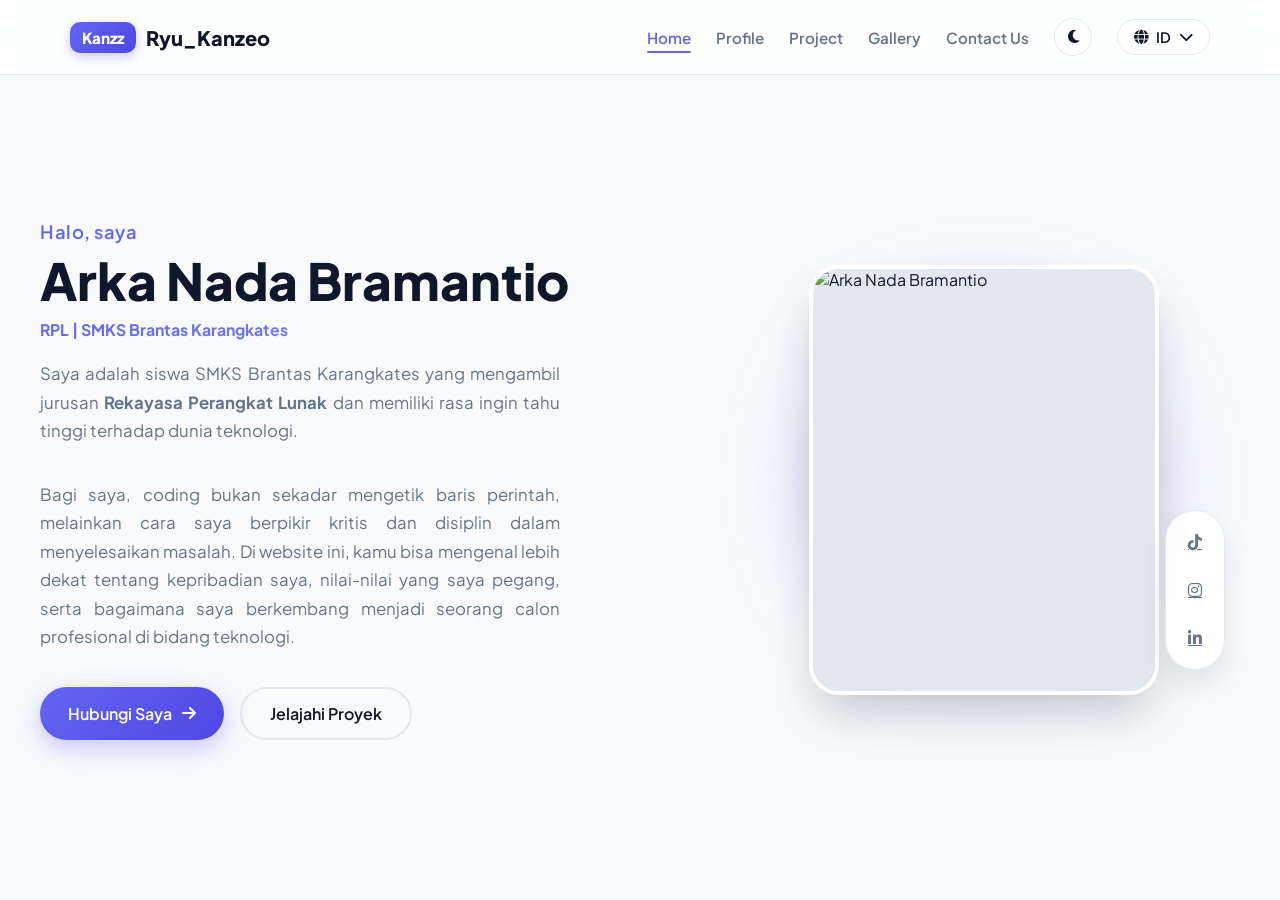
==== index.html @ 551b3151 "Add Website files" ====
<!DOCTYPE html>
<html lang="id">
<head>
    <meta charset="UTF-8">
    <meta name="viewport" content="width=device-width, initial-scale=1.0">
    <title>Arka Nada Bramantio - UI/UX Designer</title>
    <!-- Google Fonts -->
    <link href="https://fonts.googleapis.com/css2?family=Plus+Jakarta+Sans:wght@300;400;500;600;700;800&display=swap" rel="stylesheet">
    <!-- FontAwesome Icons -->
    <link rel="stylesheet" href="https://cdnjs.cloudflare.com/ajax/libs/font-awesome/6.4.0/css/all.min.css">
    <!-- CSS Terpadu -->
    <link rel="stylesheet" href="style.css">
</head>
<body>

    <!-- Loading Screen (Preloader) -->
    <div id="loader">
        <div class="loader-content">
            <div class="spinner"></div>
            <h2>Selamat Datang di Website Saya...</h2>
        </div>
    </div>

    <!-- Navbar Futuristik & Responsive -->
    <header class="navbar">
        <div class="nav-container">
            <a href="home.html" class="logo">
                <span class="logo-box">Kanzz</span> Ryu_Kanzeo
            </a>
            <nav class="nav-menu" id="navMenu">
                <a href="home.html" class="active">Home</a>
                <a href="profile.html">Profile</a>
                <a href="project.html">Project</a>
                <a href="gallery.html">Gallery</a>
                <a href="contact.html">Contact Us</a>
                
                <!-- Tombol Toggle Tema (Dark/Light Mode) -->
                <button class="theme-toggle-btn" id="themeToggleBtn" title="Ganti Tema">
                    <i class="fa-solid fa-moon" id="themeIcon"></i>
                </button>

                <!-- Dropdown Bahasa Interaktif -->
                <div class="lang-dropdown" id="langDropdown">
                    <button class="lang-btn" id="langBtn" type="button">
                        <i class="fa-solid fa-globe"></i> ID <i class="fa-solid fa-chevron-down"></i>
                    </button>
                    <div class="lang-content" id="langContent">
                        <a href="index.html" class="active-lang">Indonesia (ID)</a>
                        <a href="home_eng.html">English (EN)</a>
                    </div>
                </div>
            </nav>
            <div class="menu-toggle" id="mobile-menu">
                <i class="fa-solid fa-bars" id="toggleIcon"></i>
            </div>
        </div>
    </header>

    <!-- Hero Section Modern & Responsive -->
    <section class="hero-section">
        <div class="hero-container">
            <div class="hero-text">
                <span class="greeting">Halo, saya</span>
                <h1 class="name-title">Arka Nada Bramantio</h1>
                <span class="subtitle-role">RPL | SMKS Brantas Karangkates</span>
                <p>Saya adalah siswa SMKS Brantas Karangkates yang mengambil jurusan <strong>Rekayasa Perangkat Lunak</strong> dan memiliki rasa ingin tahu tinggi terhadap dunia teknologi. </p>
                <p>Bagi saya, coding bukan sekadar mengetik baris perintah, melainkan cara saya berpikir kritis dan disiplin dalam menyelesaikan masalah. Di website ini, kamu bisa mengenal lebih dekat tentang kepribadian saya, nilai-nilai yang saya pegang, serta bagaimana saya berkembang menjadi seorang calon profesional di bidang teknologi.</p>
                <div class="hero-buttons">
                    <a href="contact.html" class="btn-primary">Hubungi Saya <i class="fa-solid fa-arrow-right"></i></a>
                    <a href="project.html" class="btn-secondary">Jelajahi Proyek</a>
                </div>
            </div>
            
            <div class="hero-image-box">
                <!-- Elemen latar belakang futuristik estetik -->
                <div class="glow-blob"></div>
                
                <!-- Foto di dalam Kotak/Bingkai Estetik -->
                <div class="image-wrapper-modern">
                    <img src="https://images.unsplash.com/photo-1534528741775-53994a69daeb?auto=format&fit=crop&w=600&q=80" alt="Arka Nada Bramantio">
                </div>

                <!-- Media Sosial: TikTok, Instagram, LinkedIn -->
                <div class="social-floating">
                    <a href="https://www.tiktok.com/@ryuu_kanzzz?_r=1&_t=ZS-99xQWWKFfRV" target="_blank" title="TikTok"><i class="fa-brands fa-tiktok"></i></a>
                    <a href="https://www.instagram.com/ryu_kanzeo?stkn=bmRhbXRndmNubngy" target="_blank" title="Instagram"><i class="fa-brands fa-instagram"></i></a>
                    <a href="https://www.linkedin.com/in/arka-nada-bramantio-6a160a384/" target="_blank" title="LinkedIn"><i class="fa-brands fa-linkedin-in"></i></a>
                </div>
            </div>
        </div>
    </section>

    <!-- JavaScript -->
    <script src="script.js"></script>
</body>
</html>
---- style.css ----
/* Reset & Variabel */
* {
    margin: 0;
    padding: 0;
    box-sizing: border-box;
    font-family: 'Plus Jakarta Sans', sans-serif;
}

:root {
    --primary-color: #6366f1;
    --primary-dark: #4f46e5;
    --accent-glow: rgba(99, 102, 241, 0.35);
    --bg-color: #f8fafc;
    --card-bg: #ffffff;
    --text-color: #0f172a;
    --text-light: #64748b;
    --navbar-bg: rgba(255, 255, 255, 0.85);
    --border-color: #e2e8f0;
    --social-bg: rgba(255, 255, 255, 0.9);
    --white: #ffffff;
    --transition: all 0.4s cubic-bezier(0.16, 1, 0.3, 1);
}

[data-theme="dark"] {
    --bg-color: #0b0f19;
    --card-bg: #1e293b;
    --text-color: #f8fafc;
    --text-light: #94a3b8;
    --navbar-bg: rgba(11, 15, 25, 0.85);
    --border-color: #334155;
    --social-bg: rgba(30, 41, 59, 0.9);
}

body {
    background-color: var(--bg-color);
    color: var(--text-color);
    overflow-x: hidden;
    transition: background-color 0.4s ease, color 0.4s ease;
}

/* === LOADING SCREEN (PRELOADER) === */
#loader {
    position: fixed;
    top: 0;
    left: 0;
    width: 100%;
    height: 100%;
    background: #0f172a;
    display: flex;
    justify-content: center;
    align-items: center;
    z-index: 9999;
    transition: opacity 0.6s ease, visibility 0.6s ease;
}

.loader-content {
    text-align: center;
}

.loader-content h2 {
    margin-top: 40px;
    font-size: 1rem;
    color: #818cf8;
    font-weight: 500;
    letter-spacing: 2px;
}

.spinner {
    width: 60px;
    height: 60px;
    border: 3px solid rgba(129, 140, 248, 0.2);
    border-top: 3px solid #818cf8;
    border-radius: 50%;
    animation: spin 0.8s cubic-bezier(0.68, -0.55, 0.265, 1.55) infinite;
    margin: 0 auto;
    box-shadow: 0 0 20px rgba(129, 140, 248, 0.5);
}

@keyframes spin {
    0% { transform: rotate(0deg); }
    100% { transform: rotate(360deg); }
}

.loaded {
    opacity: 0;
    visibility: hidden;
}

/* === NAVBAR FUTURISTIK & RESPONSIF === */
.navbar {
    position: fixed;
    top: 0;
    left: 0;
    width: 100%;
    background: var(--navbar-bg);
    backdrop-filter: blur(16px);
    -webkit-backdrop-filter: blur(16px);
    border-bottom: 1px solid var(--border-color);
    z-index: 100;
    transition: var(--transition);
}

.nav-container {
    max-width: 1200px;
    margin: 0 auto;
    padding: 18px 30px;
    display: flex;
    justify-content: space-between;
    align-items: center;
}

.logo {
    font-size: 1.25rem;
    font-weight: 800;
    color: var(--text-color);
    text-decoration: none;
    display: flex;
    align-items: center;
    gap: 10px;
}

.logo-box {
    background: linear-gradient(135deg, var(--primary-color), var(--primary-dark));
    color: var(--white);
    padding: 6px 12px;
    border-radius: 10px;
    font-size: 0.95rem;
    box-shadow: 0 4px 12px var(--accent-glow);
}

.nav-menu {
    display: flex;
    align-items: center;
    gap: 25px;
}

.nav-menu > a {
    text-decoration: none;
    color: var(--text-light);
    font-weight: 600;
    font-size: 0.95rem;
    position: relative;
    padding: 6px 0;
    transition: var(--transition);
}

.nav-menu > a::after {
    content: '';
    position: absolute;
    bottom: 0;
    left: 0;
    width: 0;
    height: 2px;
    background: var(--primary-color);
    transition: width 0.3s ease;
    border-radius: 2px;
}

.nav-menu > a:hover, .nav-menu > a.active {
    color: var(--primary-color);
}

.nav-menu > a:hover::after, .nav-menu > a.active::after {
    width: 100%;
}

/* Tombol Toggle Tema */
.theme-toggle-btn {
    background: var(--card-bg);
    border: 1px solid var(--border-color);
    color: var(--text-color);
    width: 38px;
    height: 38px;
    border-radius: 50%;
    cursor: pointer;
    display: flex;
    align-items: center;
    justify-content: center;
    font-size: 0.95rem;
    transition: var(--transition);
}

.theme-toggle-btn:hover {
    border-color: var(--primary-color);
    color: var(--primary-color);
    transform: scale(1.1);
}

/* Dropdown Bahasa */
.lang-dropdown {
    position: relative;
    display: inline-block;
}

.lang-btn {
    background: var(--card-bg);
    border: 1px solid var(--border-color);
    padding: 8px 16px;
    border-radius: 30px;
    cursor: pointer;
    font-weight: 600;
    color: var(--text-color);
    display: flex;
    align-items: center;
    gap: 8px;
    font-size: 0.9rem;
    transition: var(--transition);
}

.lang-btn:hover {
    border-color: var(--primary-color);
    box-shadow: 0 0 12px var(--accent-glow);
    transform: translateY(-1px);
}

.lang-content {
    display: none;
    position: absolute;
    right: 0;
    background-color: var(--card-bg);
    min-width: 160px;
    box-shadow: 0 15px 35px rgba(0,0,0,0.1);
    border-radius: 14px;
    overflow: hidden;
    z-index: 100;
    margin-top: 10px;
    border: 1px solid var(--border-color);
}

.lang-content.show {
    display: block;
    animation: fadeInDropdown 0.25s ease forwards;
}

@keyframes fadeInDropdown {
    from { opacity: 0; transform: translateY(10px); }
    to { opacity: 1; transform: translateY(0); }
}

.lang-content a {
    color: var(--text-color);
    padding: 12px 18px;
    text-decoration: none;
    display: block;
    font-size: 0.9rem;
    transition: background 0.2s;
}

.lang-content a:hover, .lang-content a.active-lang {
    background-color: var(--border-color);
    color: var(--primary-color);
    padding-left: 22px;
}

.menu-toggle {
    display: none;
    font-size: 1.5rem;
    cursor: pointer;
    color: var(--text-color);
}

/* === HERO SECTION === */
.hero-section {
    padding: 160px 20px 100px;
    min-height: 100vh;
    display: flex;
    align-items: center;
    position: relative;
    opacity: 0;
    transform: translateY(30px) scale(0.98);
    transition: opacity 1s cubic-bezier(0.16, 1, 0.3, 1), transform 1s cubic-bezier(0.16, 1, 0.3, 1);
}

body.loaded-anim .hero-section {
    opacity: 1;
    transform: translateY(0) scale(1);
}

.hero-container {
    max-width: 1200px;
    margin: 0 auto;
    display: grid;
    grid-template-columns: 1.1fr 0.9fr;
    gap: 60px;
    align-items: center;
    width: 100%;
}

.hero-text .greeting {
    font-size: 1.15rem;
    font-weight: 600;
    color: var(--primary-color);
    display: block;
    margin-bottom: 8px;
    letter-spacing: 0.5px;
}

/* Style Nama Lengkap Arka Nada Bramantio */
.hero-text .name-title {
    font-size: 3.2rem;
    font-weight: 800;
    line-height: 1.15;
    color: var(--text-color);
    margin-bottom: 10px;
}

/* Subtitle Peran Profesi */
.hero-text .subtitle-role {
    font-size: 0.99rem;
    font-weight: 700;
    background: linear-gradient(135deg, var(--primary-color), #818cf8);
    -webkit-background-clip: text;
    background-clip: text;
    -webkit-text-fill-color: transparent;
    display: block;
    margin-bottom: 20px;
}

.hero-text p {
    font-size: 1.05rem;
    color: var(--text-light);
    text-align: justify;
    line-height: 1.7;
    margin-bottom: 35px;
    max-width: 520px;
}

.hero-buttons {
    display: flex;
    gap: 16px;
    flex-wrap: wrap;
}

.btn-primary {
    background: linear-gradient(135deg, var(--primary-color), var(--primary-dark));
    color: var(--white);
    padding: 14px 28px;
    border-radius: 35px;
    text-decoration: none;
    font-weight: 600;
    display: inline-flex;
    align-items: center;
    gap: 10px;
    transition: var(--transition);
    box-shadow: 0 8px 25px var(--accent-glow);
}

.btn-primary:hover {
    transform: translateY(-4px);
    box-shadow: 0 12px 30px rgba(99, 102, 241, 0.5);
}

.btn-secondary {
    background-color: transparent;
    color: var(--text-color);
    border: 2px solid var(--border-color);
    padding: 14px 28px;
    border-radius: 35px;
    text-decoration: none;
    font-weight: 600;
    transition: var(--transition);
}

.btn-secondary:hover {
    border-color: var(--primary-color);
    color: var(--primary-color);
    background: rgba(99, 102, 241, 0.04);
    transform: translateY(-4px);
}

/* Hero Image Responsif */
.hero-image-box {
    position: relative;
    display: flex;
    justify-content: center;
    align-items: center;
}

.glow-blob {
    position: absolute;
    width: 320px;
    height: 320px;
    background: linear-gradient(135deg, rgba(99, 102, 241, 0.4), rgba(168, 85, 247, 0.3));
    filter: blur(50px);
    border-radius: 50%;
    z-index: 0;
    animation: pulseBlob 6s ease-in-out infinite alternate;
}

@keyframes pulseBlob {
    0% { transform: scale(0.9); opacity: 0.7; }
    100% { transform: scale(1.1); opacity: 1; }
}

.image-wrapper-modern {
    position: relative;
    width: 350px;
    height: 430px;
    max-width: 100%;
    border-radius: 30px;
    overflow: hidden;
    z-index: 2;
    background: var(--border-color);
    box-shadow: 0 25px 50px -12px rgba(15, 23, 42, 0.25);
    border: 4px solid var(--card-bg);
    transition: var(--transition);
}

.image-wrapper-modern img {
    width: 100%;
    height: 100%;
    object-fit: cover;
    transition: transform 0.5s ease;
}

.image-wrapper-modern:hover img {
    transform: scale(1.05);
}

.social-floating {
    position: absolute;
    bottom: 25px;
    right: 15px;
    background: var(--social-bg);
    backdrop-filter: blur(10px);
    padding: 14px 12px;
    border-radius: 30px;
    box-shadow: 0 15px 30px rgba(0,0,0,0.1);
    display: flex;
    flex-direction: column;
    gap: 14px;
    z-index: 3;
    border: 1px solid var(--border-color);
}

.social-floating a {
    color: var(--text-light);
    font-size: 1rem;
    transition: var(--transition);
    text-align: center;
    width: 34px;
    height: 34px;
    display: flex;
    align-items: center;
    justify-content: center;
    border-radius: 50%;
}

.social-floating a:hover {
    color: var(--white);
    background-color: var(--primary-color);
    transform: scale(1.15);
}

/* === MEDIA QUERIES UNTUK BERBAGAI UKURAN LAYAR === */

@media (max-width: 1024px) {
    .hero-text .name-title {
        font-size: 2.8rem;
    }
    .hero-container {
        gap: 40px;
    }
}

@media (max-width: 768px) {
    .nav-container {
        padding: 15px 20px;
    }

    .nav-menu {
        position: absolute;
        top: 100%;
        left: 0;
        width: 100%;
        background: var(--navbar-bg);
        backdrop-filter: blur(16px);
        flex-direction: column;
        align-items: flex-start;
        padding: 20px 30px;
        gap: 15px;
        box-shadow: 0 15px 30px rgba(0,0,0,0.1);
        border-bottom: 1px solid var(--border-color);
        display: none;
    }

    .nav-menu.active-menu {
        display: flex;
    }

    .menu-toggle {
        display: block;
    }

    .hero-section {
        padding: 130px 20px 60px;
        text-align: center;
    }

    .hero-container {
        grid-template-columns: 1fr;
        gap: 40px;
    }

    .hero-text p {
        margin: 0 auto 30px auto;
    }

    .hero-buttons {
        justify-content: center;
    }

    .hero-text .name-title {
        font-size: 2.4rem;
    }

    .image-wrapper-modern {
        width: 300px;
        height: 380px;
        margin: 0 auto;
    }

    .social-floating {
        right: 20px;
    }
}

@media (max-width: 480px) {
    .hero-text .name-title {
        font-size: 2rem;
    }

    .hero-text p {
        font-size: 0.95rem;
    }

    .btn-primary, .btn-secondary {
        padding: 12px 22px;
        font-size: 0.9rem;
        width: 100%;
        justify-content: center;
    }

    .hero-buttons {
        flex-direction: column;
        width: 100%;
    }

    .image-wrapper-common {
        width: 100%;
        height: 340px;
    }
}
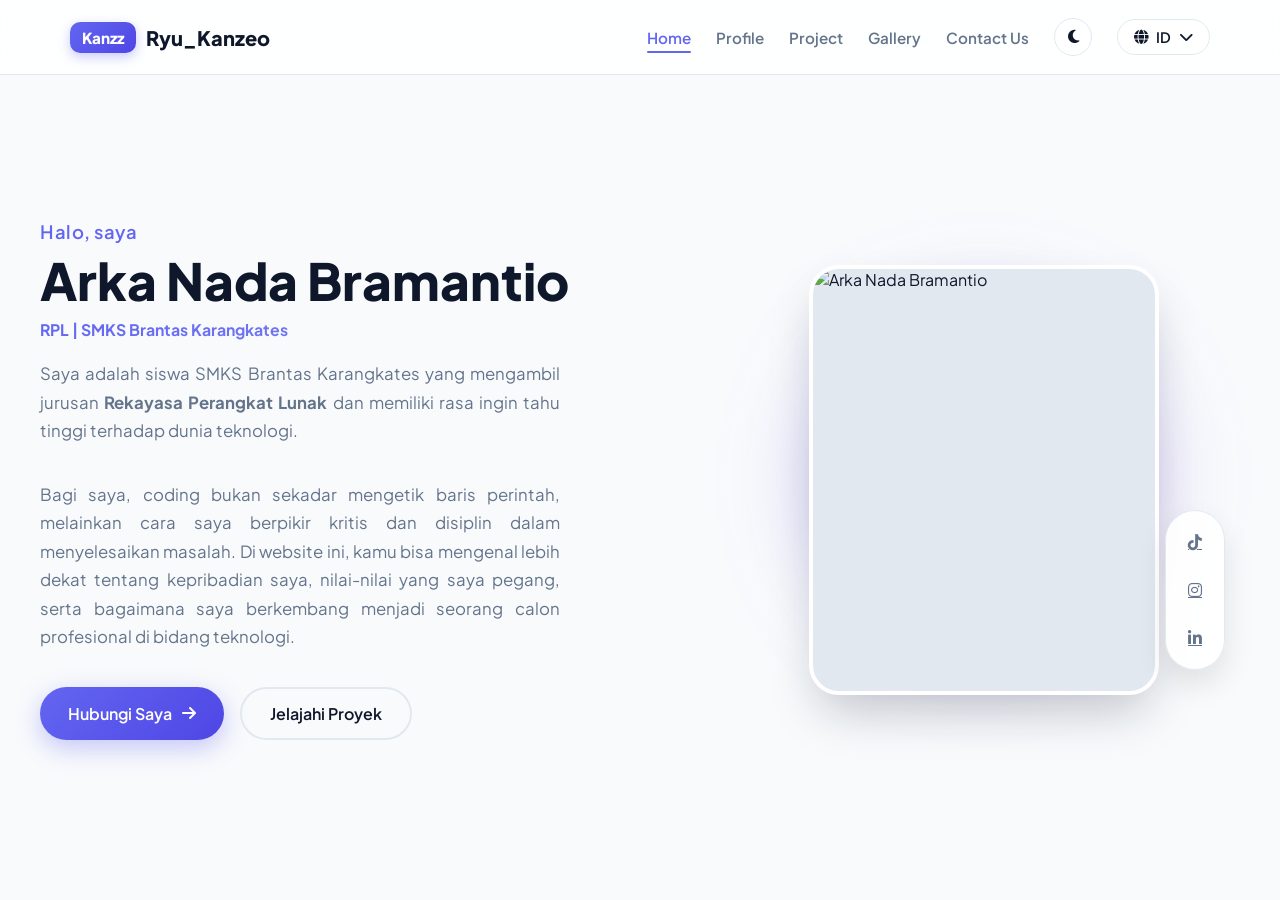
==== commit 8186fe4f: "Update name" ====
--- a/index.html
+++ b/index.html
@@ -3,7 +3,7 @@
 <head>
     <meta charset="UTF-8">
     <meta name="viewport" content="width=device-width, initial-scale=1.0">
-    <title>Arka Nada Bramantio - UI/UX Designer</title>
+    <title>Ryu_Kanzeo</title>
     <!-- Google Fonts -->
     <link href="https://fonts.googleapis.com/css2?family=Plus+Jakarta+Sans:wght@300;400;500;600;700;800&display=swap" rel="stylesheet">
     <!-- FontAwesome Icons -->
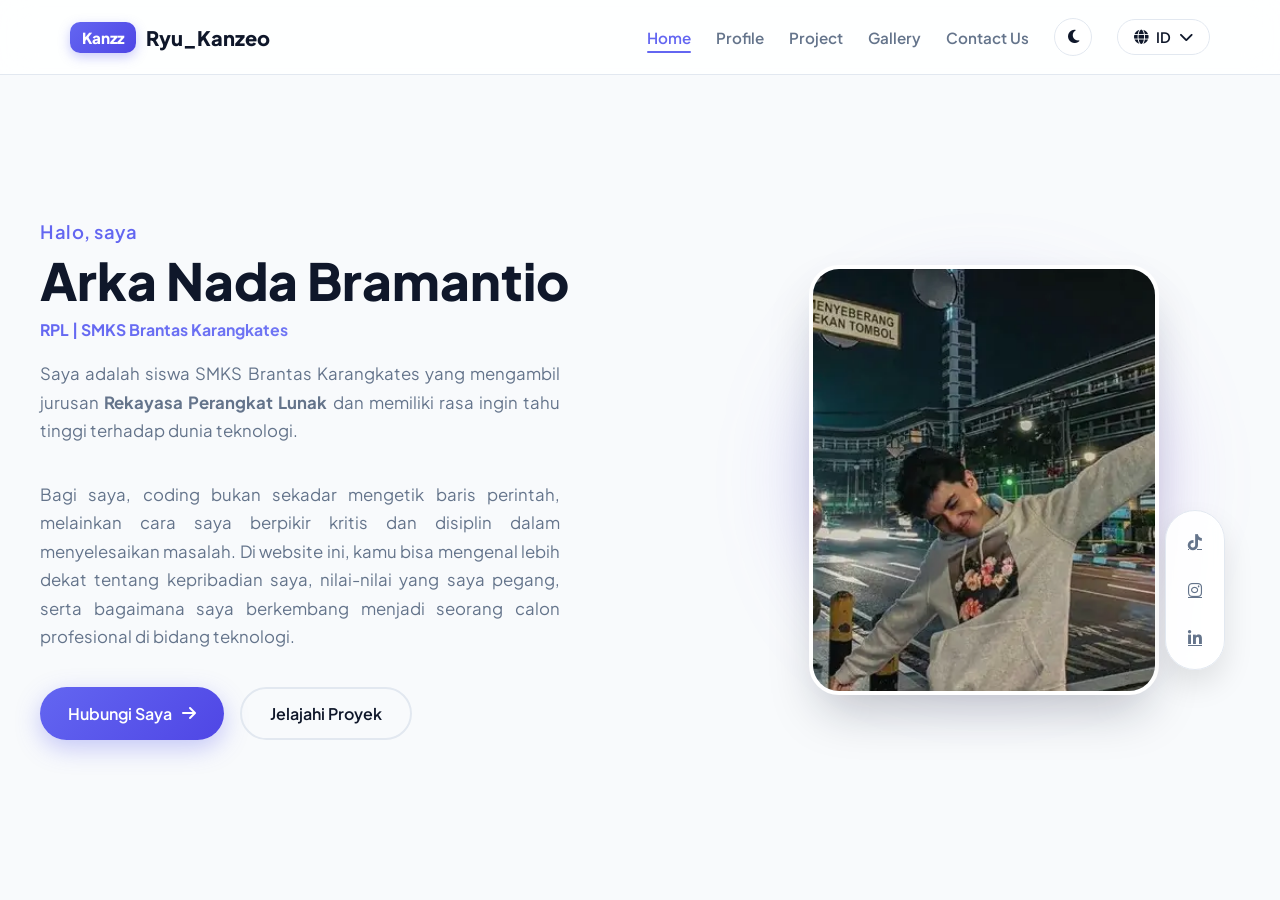
==== commit cb03ee08: "Update" ====
--- a/index.html
+++ b/index.html
@@ -77,7 +77,7 @@
                 
                 <!-- Foto di dalam Kotak/Bingkai Estetik -->
                 <div class="image-wrapper-modern">
-                    <img src="https://images.unsplash.com/photo-1534528741775-53994a69daeb?auto=format&fit=crop&w=600&q=80" alt="Arka Nada Bramantio">
+                    <img src="[data-uri]" alt="Arka Nada Bramantio">
                 </div>
 
                 <!-- Media Sosial: TikTok, Instagram, LinkedIn -->
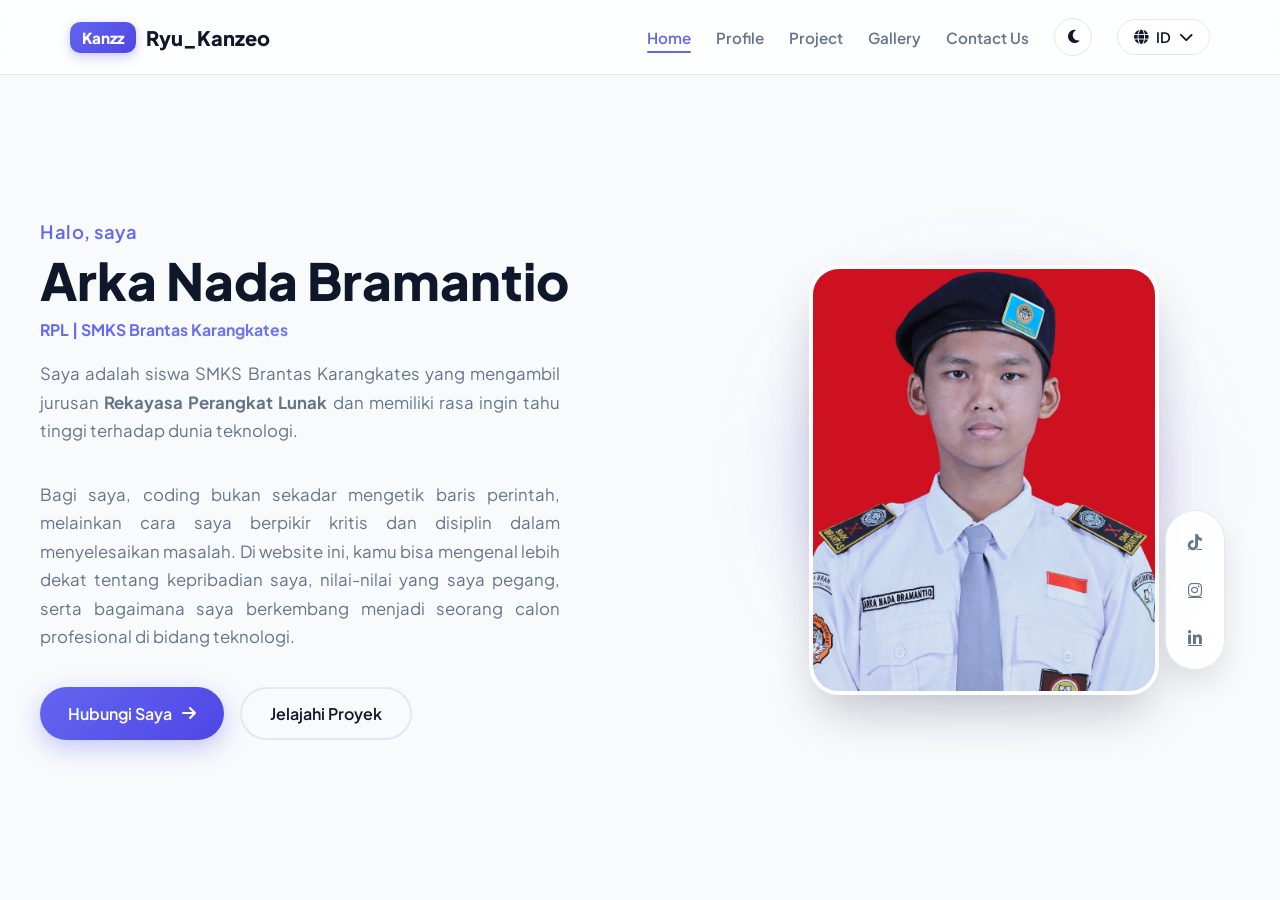
==== commit 2a46af61: "Update" ====
--- a/index.html
+++ b/index.html
@@ -77,7 +77,7 @@
                 
                 <!-- Foto di dalam Kotak/Bingkai Estetik -->
                 <div class="image-wrapper-modern">
-                    <img src="[data-uri]" alt="Arka Nada Bramantio">
+                    <img src="img/foto-profil.jpg" alt="Arka Nada Bramantio">
                 </div>
 
                 <!-- Media Sosial: TikTok, Instagram, LinkedIn -->
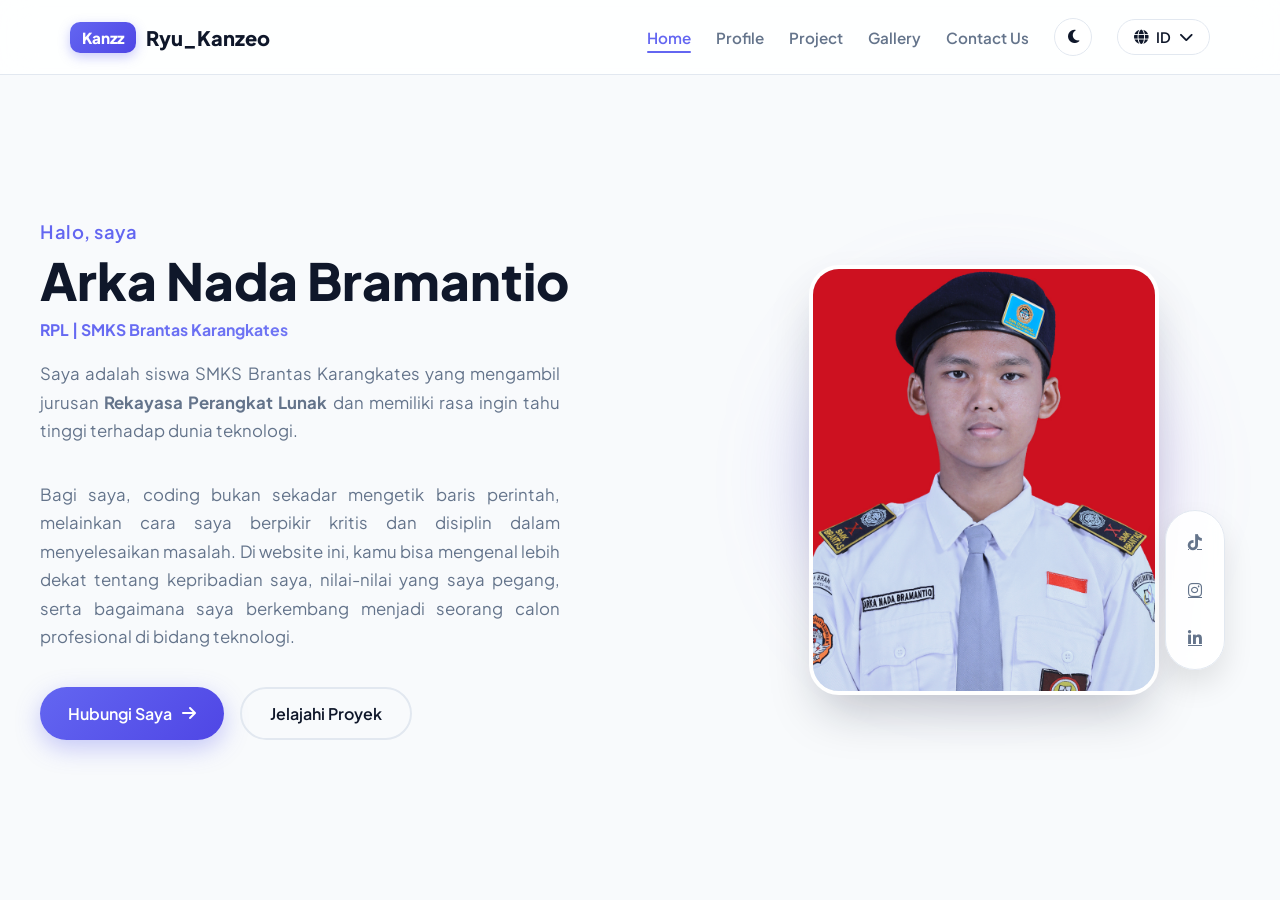
==== commit 3b9f3c1a: "Update" ====
--- a/index.html
+++ b/index.html
@@ -9,7 +9,7 @@
     <!-- FontAwesome Icons -->
     <link rel="stylesheet" href="https://cdnjs.cloudflare.com/ajax/libs/font-awesome/6.4.0/css/all.min.css">
     <!-- CSS Terpadu -->
-    <link rel="stylesheet" href="style.css">
+    <link rel="stylesheet" href="css/style.css">
 </head>
 <body>
 
@@ -91,6 +91,6 @@
     </section>
 
     <!-- JavaScript -->
-    <script src="script.js"></script>
+    <script src="js/script.js"></script>
 </body>
 </html>
--- a/css/style.css
+++ b/css/style.css
@@ -0,0 +1,553 @@
+/* Reset & Variabel */
+* {
+    margin: 0;
+    padding: 0;
+    box-sizing: border-box;
+    font-family: 'Plus Jakarta Sans', sans-serif;
+}
+
+:root {
+    --primary-color: #6366f1;
+    --primary-dark: #4f46e5;
+    --accent-glow: rgba(99, 102, 241, 0.35);
+    --bg-color: #f8fafc;
+    --card-bg: #ffffff;
+    --text-color: #0f172a;
+    --text-light: #64748b;
+    --navbar-bg: rgba(255, 255, 255, 0.85);
+    --border-color: #e2e8f0;
+    --social-bg: rgba(255, 255, 255, 0.9);
+    --white: #ffffff;
+    --transition: all 0.4s cubic-bezier(0.16, 1, 0.3, 1);
+}
+
+[data-theme="dark"] {
+    --bg-color: #0b0f19;
+    --card-bg: #1e293b;
+    --text-color: #f8fafc;
+    --text-light: #94a3b8;
+    --navbar-bg: rgba(11, 15, 25, 0.85);
+    --border-color: #334155;
+    --social-bg: rgba(30, 41, 59, 0.9);
+}
+
+body {
+    background-color: var(--bg-color);
+    color: var(--text-color);
+    overflow-x: hidden;
+    transition: background-color 0.4s ease, color 0.4s ease;
+}
+
+/* === LOADING SCREEN (PRELOADER) === */
+#loader {
+    position: fixed;
+    top: 0;
+    left: 0;
+    width: 100%;
+    height: 100%;
+    background: #0f172a;
+    display: flex;
+    justify-content: center;
+    align-items: center;
+    z-index: 9999;
+    transition: opacity 0.6s ease, visibility 0.6s ease;
+}
+
+.loader-content {
+    text-align: center;
+}
+
+.loader-content h2 {
+    margin-top: 40px;
+    font-size: 1rem;
+    color: #818cf8;
+    font-weight: 500;
+    letter-spacing: 2px;
+}
+
+.spinner {
+    width: 60px;
+    height: 60px;
+    border: 3px solid rgba(129, 140, 248, 0.2);
+    border-top: 3px solid #818cf8;
+    border-radius: 50%;
+    animation: spin 0.8s cubic-bezier(0.68, -0.55, 0.265, 1.55) infinite;
+    margin: 0 auto;
+    box-shadow: 0 0 20px rgba(129, 140, 248, 0.5);
+}
+
+@keyframes spin {
+    0% { transform: rotate(0deg); }
+    100% { transform: rotate(360deg); }
+}
+
+.loaded {
+    opacity: 0;
+    visibility: hidden;
+}
+
+/* === NAVBAR FUTURISTIK & RESPONSIF === */
+.navbar {
+    position: fixed;
+    top: 0;
+    left: 0;
+    width: 100%;
+    background: var(--navbar-bg);
+    backdrop-filter: blur(16px);
+    -webkit-backdrop-filter: blur(16px);
+    border-bottom: 1px solid var(--border-color);
+    z-index: 100;
+    transition: var(--transition);
+}
+
+.nav-container {
+    max-width: 1200px;
+    margin: 0 auto;
+    padding: 18px 30px;
+    display: flex;
+    justify-content: space-between;
+    align-items: center;
+}
+
+.logo {
+    font-size: 1.25rem;
+    font-weight: 800;
+    color: var(--text-color);
+    text-decoration: none;
+    display: flex;
+    align-items: center;
+    gap: 10px;
+}
+
+.logo-box {
+    background: linear-gradient(135deg, var(--primary-color), var(--primary-dark));
+    color: var(--white);
+    padding: 6px 12px;
+    border-radius: 10px;
+    font-size: 0.95rem;
+    box-shadow: 0 4px 12px var(--accent-glow);
+}
+
+.nav-menu {
+    display: flex;
+    align-items: center;
+    gap: 25px;
+}
+
+.nav-menu > a {
+    text-decoration: none;
+    color: var(--text-light);
+    font-weight: 600;
+    font-size: 0.95rem;
+    position: relative;
+    padding: 6px 0;
+    transition: var(--transition);
+}
+
+.nav-menu > a::after {
+    content: '';
+    position: absolute;
+    bottom: 0;
+    left: 0;
+    width: 0;
+    height: 2px;
+    background: var(--primary-color);
+    transition: width 0.3s ease;
+    border-radius: 2px;
+}
+
+.nav-menu > a:hover, .nav-menu > a.active {
+    color: var(--primary-color);
+}
+
+.nav-menu > a:hover::after, .nav-menu > a.active::after {
+    width: 100%;
+}
+
+/* Tombol Toggle Tema */
+.theme-toggle-btn {
+    background: var(--card-bg);
+    border: 1px solid var(--border-color);
+    color: var(--text-color);
+    width: 38px;
+    height: 38px;
+    border-radius: 50%;
+    cursor: pointer;
+    display: flex;
+    align-items: center;
+    justify-content: center;
+    font-size: 0.95rem;
+    transition: var(--transition);
+}
+
+.theme-toggle-btn:hover {
+    border-color: var(--primary-color);
+    color: var(--primary-color);
+    transform: scale(1.1);
+}
+
+/* Dropdown Bahasa */
+.lang-dropdown {
+    position: relative;
+    display: inline-block;
+}
+
+.lang-btn {
+    background: var(--card-bg);
+    border: 1px solid var(--border-color);
+    padding: 8px 16px;
+    border-radius: 30px;
+    cursor: pointer;
+    font-weight: 600;
+    color: var(--text-color);
+    display: flex;
+    align-items: center;
+    gap: 8px;
+    font-size: 0.9rem;
+    transition: var(--transition);
+}
+
+.lang-btn:hover {
+    border-color: var(--primary-color);
+    box-shadow: 0 0 12px var(--accent-glow);
+    transform: translateY(-1px);
+}
+
+.lang-content {
+    display: none;
+    position: absolute;
+    right: 0;
+    background-color: var(--card-bg);
+    min-width: 160px;
+    box-shadow: 0 15px 35px rgba(0,0,0,0.1);
+    border-radius: 14px;
+    overflow: hidden;
+    z-index: 100;
+    margin-top: 10px;
+    border: 1px solid var(--border-color);
+}
+
+.lang-content.show {
+    display: block;
+    animation: fadeInDropdown 0.25s ease forwards;
+}
+
+@keyframes fadeInDropdown {
+    from { opacity: 0; transform: translateY(10px); }
+    to { opacity: 1; transform: translateY(0); }
+}
+
+.lang-content a {
+    color: var(--text-color);
+    padding: 12px 18px;
+    text-decoration: none;
+    display: block;
+    font-size: 0.9rem;
+    transition: background 0.2s;
+}
+
+.lang-content a:hover, .lang-content a.active-lang {
+    background-color: var(--border-color);
+    color: var(--primary-color);
+    padding-left: 22px;
+}
+
+.menu-toggle {
+    display: none;
+    font-size: 1.5rem;
+    cursor: pointer;
+    color: var(--text-color);
+}
+
+/* === HERO SECTION === */
+.hero-section {
+    padding: 160px 20px 100px;
+    min-height: 100vh;
+    display: flex;
+    align-items: center;
+    position: relative;
+    opacity: 0;
+    transform: translateY(30px) scale(0.98);
+    transition: opacity 1s cubic-bezier(0.16, 1, 0.3, 1), transform 1s cubic-bezier(0.16, 1, 0.3, 1);
+}
+
+body.loaded-anim .hero-section {
+    opacity: 1;
+    transform: translateY(0) scale(1);
+}
+
+.hero-container {
+    max-width: 1200px;
+    margin: 0 auto;
+    display: grid;
+    grid-template-columns: 1.1fr 0.9fr;
+    gap: 60px;
+    align-items: center;
+    width: 100%;
+}
+
+.hero-text .greeting {
+    font-size: 1.15rem;
+    font-weight: 600;
+    color: var(--primary-color);
+    display: block;
+    margin-bottom: 8px;
+    letter-spacing: 0.5px;
+}
+
+/* Style Nama Lengkap Arka Nada Bramantio */
+.hero-text .name-title {
+    font-size: 3.2rem;
+    font-weight: 800;
+    line-height: 1.15;
+    color: var(--text-color);
+    margin-bottom: 10px;
+}
+
+/* Subtitle Peran Profesi */
+.hero-text .subtitle-role {
+    font-size: 0.99rem;
+    font-weight: 700;
+    background: linear-gradient(135deg, var(--primary-color), #818cf8);
+    -webkit-background-clip: text;
+    background-clip: text;
+    -webkit-text-fill-color: transparent;
+    display: block;
+    margin-bottom: 20px;
+}
+
+.hero-text p {
+    font-size: 1.05rem;
+    color: var(--text-light);
+    text-align: justify;
+    line-height: 1.7;
+    margin-bottom: 35px;
+    max-width: 520px;
+}
+
+.hero-buttons {
+    display: flex;
+    gap: 16px;
+    flex-wrap: wrap;
+}
+
+.btn-primary {
+    background: linear-gradient(135deg, var(--primary-color), var(--primary-dark));
+    color: var(--white);
+    padding: 14px 28px;
+    border-radius: 35px;
+    text-decoration: none;
+    font-weight: 600;
+    display: inline-flex;
+    align-items: center;
+    gap: 10px;
+    transition: var(--transition);
+    box-shadow: 0 8px 25px var(--accent-glow);
+}
+
+.btn-primary:hover {
+    transform: translateY(-4px);
+    box-shadow: 0 12px 30px rgba(99, 102, 241, 0.5);
+}
+
+.btn-secondary {
+    background-color: transparent;
+    color: var(--text-color);
+    border: 2px solid var(--border-color);
+    padding: 14px 28px;
+    border-radius: 35px;
+    text-decoration: none;
+    font-weight: 600;
+    transition: var(--transition);
+}
+
+.btn-secondary:hover {
+    border-color: var(--primary-color);
+    color: var(--primary-color);
+    background: rgba(99, 102, 241, 0.04);
+    transform: translateY(-4px);
+}
+
+/* Hero Image Responsif */
+.hero-image-box {
+    position: relative;
+    display: flex;
+    justify-content: center;
+    align-items: center;
+}
+
+.glow-blob {
+    position: absolute;
+    width: 320px;
+    height: 320px;
+    background: linear-gradient(135deg, rgba(99, 102, 241, 0.4), rgba(168, 85, 247, 0.3));
+    filter: blur(50px);
+    border-radius: 50%;
+    z-index: 0;
+    animation: pulseBlob 6s ease-in-out infinite alternate;
+}
+
+@keyframes pulseBlob {
+    0% { transform: scale(0.9); opacity: 0.7; }
+    100% { transform: scale(1.1); opacity: 1; }
+}
+
+.image-wrapper-modern {
+    position: relative;
+    width: 350px;
+    height: 430px;
+    max-width: 100%;
+    border-radius: 30px;
+    overflow: hidden;
+    z-index: 2;
+    background: var(--border-color);
+    box-shadow: 0 25px 50px -12px rgba(15, 23, 42, 0.25);
+    border: 4px solid var(--card-bg);
+    transition: var(--transition);
+}
+
+.image-wrapper-modern img {
+    width: 100%;
+    height: 100%;
+    object-fit: cover;
+    transition: transform 0.5s ease;
+}
+
+.image-wrapper-modern:hover img {
+    transform: scale(1.05);
+}
+
+.social-floating {
+    position: absolute;
+    bottom: 25px;
+    right: 15px;
+    background: var(--social-bg);
+    backdrop-filter: blur(10px);
+    padding: 14px 12px;
+    border-radius: 30px;
+    box-shadow: 0 15px 30px rgba(0,0,0,0.1);
+    display: flex;
+    flex-direction: column;
+    gap: 14px;
+    z-index: 3;
+    border: 1px solid var(--border-color);
+}
+
+.social-floating a {
+    color: var(--text-light);
+    font-size: 1rem;
+    transition: var(--transition);
+    text-align: center;
+    width: 34px;
+    height: 34px;
+    display: flex;
+    align-items: center;
+    justify-content: center;
+    border-radius: 50%;
+}
+
+.social-floating a:hover {
+    color: var(--white);
+    background-color: var(--primary-color);
+    transform: scale(1.15);
+}
+
+/* === MEDIA QUERIES UNTUK BERBAGAI UKURAN LAYAR === */
+
+@media (max-width: 1024px) {
+    .hero-text .name-title {
+        font-size: 2.8rem;
+    }
+    .hero-container {
+        gap: 40px;
+    }
+}
+
+@media (max-width: 768px) {
+    .nav-container {
+        padding: 15px 20px;
+    }
+
+    .nav-menu {
+        position: absolute;
+        top: 100%;
+        left: 0;
+        width: 100%;
+        background: var(--navbar-bg);
+        backdrop-filter: blur(16px);
+        flex-direction: column;
+        align-items: flex-start;
+        padding: 20px 30px;
+        gap: 15px;
+        box-shadow: 0 15px 30px rgba(0,0,0,0.1);
+        border-bottom: 1px solid var(--border-color);
+        display: none;
+    }
+
+    .nav-menu.active-menu {
+        display: flex;
+    }
+
+    .menu-toggle {
+        display: block;
+    }
+
+    .hero-section {
+        padding: 130px 20px 60px;
+        text-align: center;
+    }
+
+    .hero-container {
+        grid-template-columns: 1fr;
+        gap: 40px;
+    }
+
+    .hero-text p {
+        margin: 0 auto 30px auto;
+    }
+
+    .hero-buttons {
+        justify-content: center;
+    }
+
+    .hero-text .name-title {
+        font-size: 2.4rem;
+    }
+
+    .image-wrapper-modern {
+        width: 300px;
+        height: 380px;
+        margin: 0 auto;
+    }
+
+    .social-floating {
+        right: 20px;
+    }
+}
+
+@media (max-width: 480px) {
+    .hero-text .name-title {
+        font-size: 2rem;
+    }
+
+    .hero-text p {
+        font-size: 0.95rem;
+    }
+
+    .btn-primary, .btn-secondary {
+        padding: 12px 22px;
+        font-size: 0.9rem;
+        width: 100%;
+        justify-content: center;
+    }
+
+    .hero-buttons {
+        flex-direction: column;
+        width: 100%;
+    }
+
+    .image-wrapper-common {
+        width: 100%;
+        height: 340px;
+    }
+}
